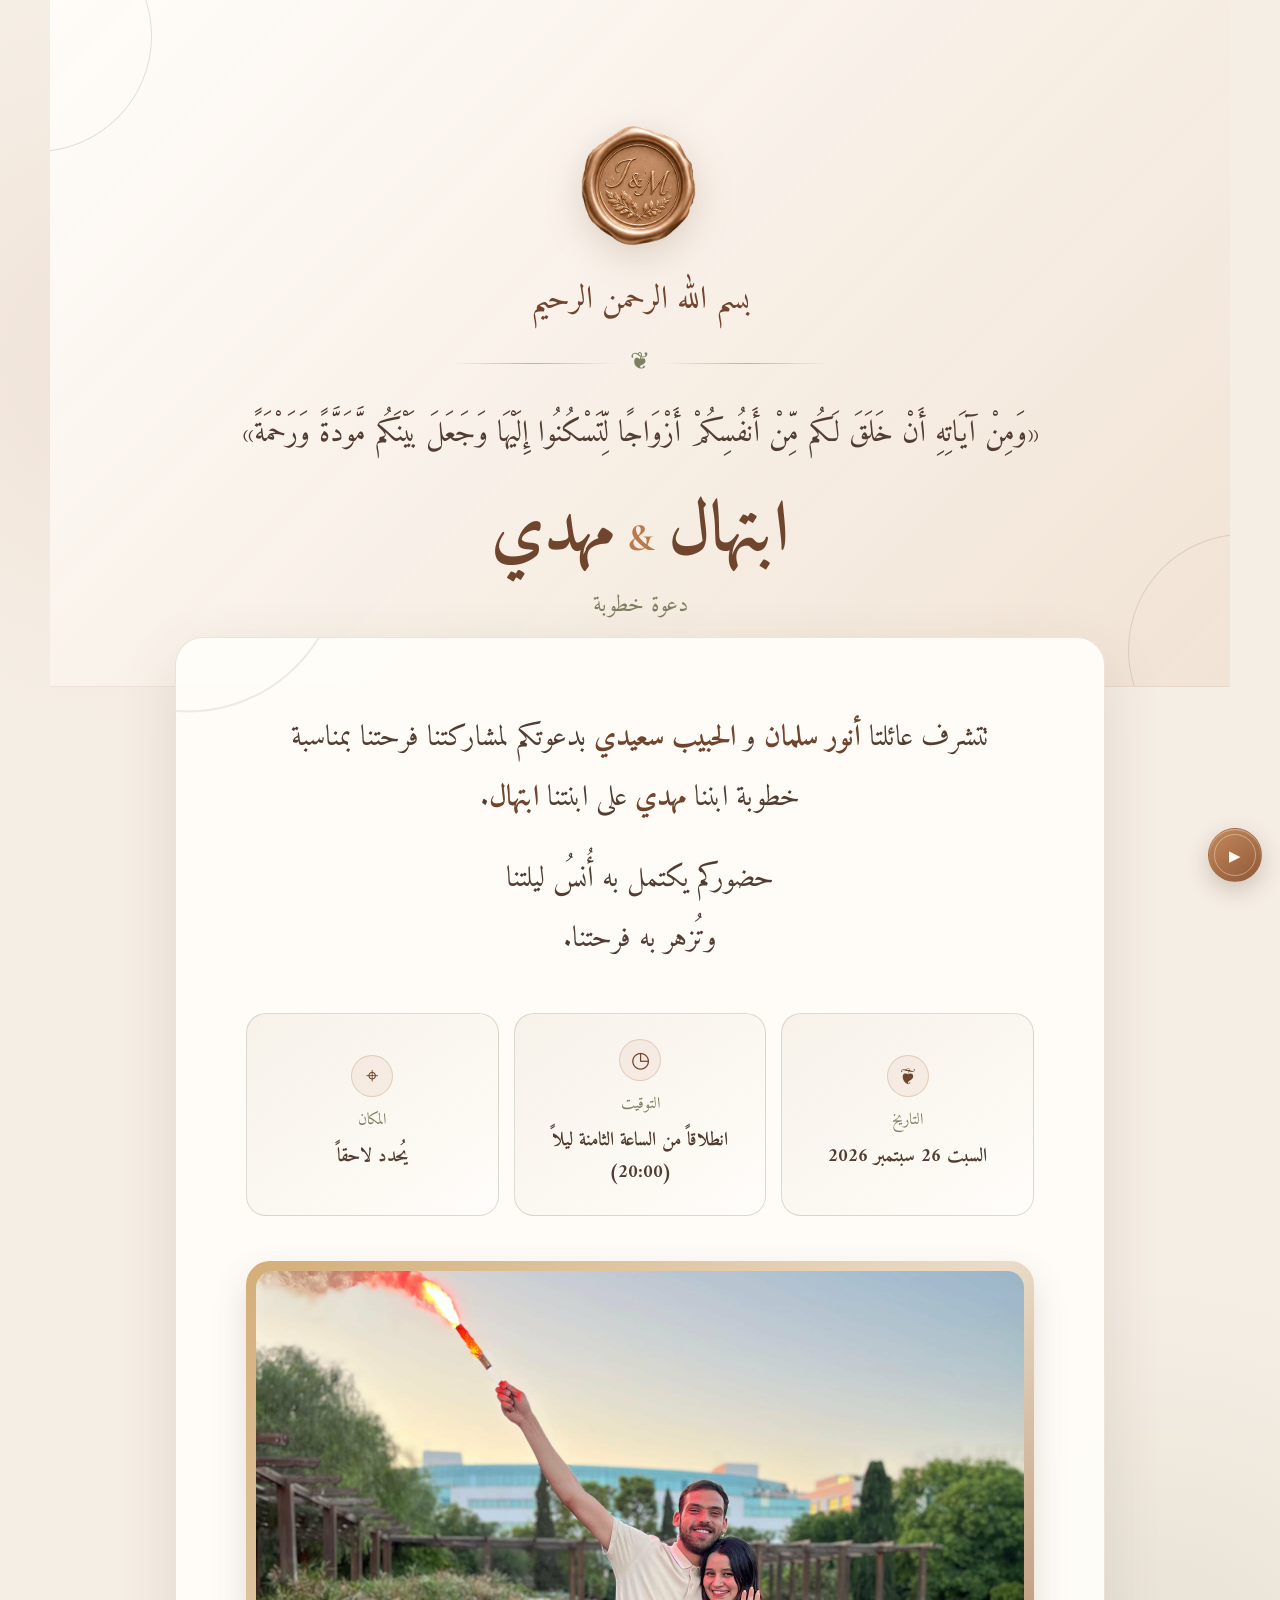
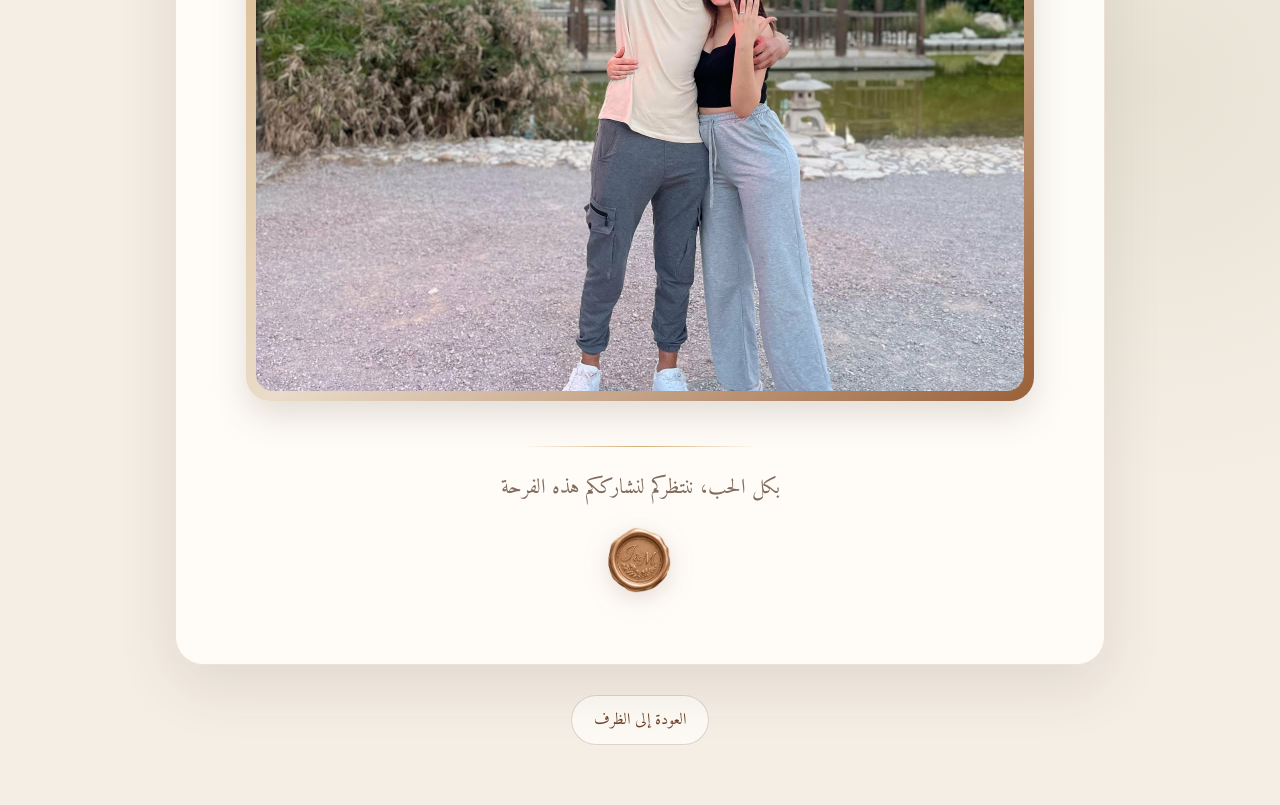
==== invitation.html @ 97f9182e "Update" ====
<!DOCTYPE html>
<html lang="ar" dir="rtl">
<head>
  <meta charset="UTF-8">
  <meta name="viewport" content="width=device-width, initial-scale=1.0, viewport-fit=cover">
  <meta name="theme-color" content="#f5eee5">
  <meta name="description" content="دعوة خطوبة ابتهال ومهدي">
  <title>ابتهال & مهدي | تفاصيل الدعوة</title>
  <link rel="preconnect" href="https://fonts.googleapis.com">
  <link rel="preconnect" href="https://fonts.gstatic.com" crossorigin>
  <link href="https://fonts.googleapis.com/css2?family=Amiri:wght@400;700&family=Cormorant+Garamond:wght@500;600;700&display=swap" rel="stylesheet">
  <link rel="stylesheet" href="styles.css">
</head>

<body class="invitation-page">

    <audio id="invitationMusic" preload="auto" loop>
      <source src="assets/song.mp3" type="audio/mpeg">
    </audio>

    <button
      class="music-toggle"
      id="musicToggle"
      type="button"
      aria-label="تشغيل الموسيقى"
      aria-pressed="false"
    >
      <span class="music-icon music-play">▶</span>
      <span class="music-icon music-pause">Ⅱ</span>
      <span class="music-ring"></span>
    </button>

  <div class="page-shell">

    <header class="hero">
      <div class="hero-decoration hero-decoration-left"></div>
      <div class="hero-decoration hero-decoration-right"></div>

      <div class="hero-monogram" aria-hidden="true">
        <img src="assets/stamp.png" alt="" class="stamp-image">
      </div>

      <p class="bismillah">بسم الله الرحمن الرحيم</p>

      <div class="ornament-line">
        <span></span><i>❦</i><span></span>
      </div>

      <p class="quran">
        «وَمِنْ آيَاتِهِ أَنْ خَلَقَ لَكُم مِّنْ أَنفُسِكُمْ أَزْوَاجًا
        لِّتَسْكُنُوا إِلَيْهَا وَجَعَلَ بَيْنَكُم مَّوَدَّةً وَرَحْمَةً»
      </p>

      <h1>
        <span data-config="bride">ابتهال</span>
        <small>&amp;</small>
        <span data-config="groom">مهدي</span>
      </h1>

      <p class="subtitle" data-i18n="subtitle">دعوة خطوبة</p>
    </header>

    <section class="invitation-card">
      <div class="card-floral card-floral-top"></div>

      <div class="invitation-copy">
        <p>
          تتشرف عائلتا
          <strong data-config="familyOne">أنور سلمان</strong>
          و
          <strong data-config="familyTwo">الحبيب سعيدي</strong>
          بدعوتكم لمشاركتنا فرحتنا بمناسبة خطوبة ابننا
          <strong data-config="groom">مهدي</strong>
          على ابنتنا
          <strong data-config="bride">ابتهال</strong>.
        </p>

        <p>
          حضوركم يكتمل به أُنسُ ليلتنا<br>
          وتُزهر به فرحتنا.
        </p>
      </div>

      <div class="details-grid">
        <article class="detail">
          <div class="detail-icon">❦</div>
          <span class="detail-label" data-i18n="dateLabel">التاريخ</span>
          <strong data-config="date">السبت 26 سبتمبر 2026</strong>
        </article>

        <article class="detail">
          <div class="detail-icon">◷</div>
          <span class="detail-label" data-i18n="timeLabel">التوقيت</span>
          <strong data-config="time">انطلاقاً من الساعة الثامنة ليلاً (20:00)</strong>
        </article>

        <article class="detail">
          <div class="detail-icon">⌖</div>
          <span class="detail-label" data-i18n="venueLabel">المكان</span>
          <strong data-config="venue">يُحدد لاحقاً</strong>
        </article>
      </div>

      <div class="photo-frame">
        <picture>
          <source media="(max-width: 768px)" srcset="assets/couple.jpg">
          <img src="assets/couple.jpg" alt="ابتهال و مهدي">
        </picture>
      </div>

      <div class="closing">
        <div class="closing-line"></div>
        <p data-i18n="closing">بكل الحب، ننتظركم لنشارككم هذه الفرحة</p>
        <div class="monogram-small" aria-hidden="true"><img src="assets/stamp.png" alt=""></div>
      </div>
    </section>

    <footer class="footer">
      <button class="back-button" id="backButton" type="button" data-i18n="backButton">العودة إلى الظرف</button>
    </footer>
  </div>

  <script src="script.js"></script>
</body>
</html>
---- styles.css ----
:root {
  --ivory: #f5eee5;
  --paper: #fbf7f0;
  --paper-deep: #eadcc9;
  --champagne: #d4ae78;
  --bronze: #9a6139;
  --bronze-dark: #70452d;
  --copper: #b9794c;
  --sage: #7d8062;
  --sage-light: #a9aa88;
  --blush: #e5c8b8;
  --ink: #513d31;
  --muted: #806b5c;
  --white: #fffdf9;
  --shadow: rgba(83, 57, 39, .18);
}

* { box-sizing: border-box; }

html {
  scroll-behavior: smooth;
  background: var(--ivory);
}

body {
  margin: 0;
  min-width: 320px;
  color: var(--ink);
  background: var(--ivory);
  font-family: "Amiri", serif;
}

button {
  font: inherit;
}

img {
  max-width: 100%;
}

.cover-page {
  overflow: hidden;
  background: #efe6da;
}

.cover-screen {
  position: relative;
  width: 100%;
  min-height: 100svh;
  display: grid;
  place-items: center;
  overflow: hidden;
  background: var(--ivory);
}

.cover-art,
.cover-art img {
  position: absolute;
  inset: 0;
  width: 100%;
  height: 100%;
}

.cover-art img {
  display: block;
  object-fit: cover;
  object-position: center;
}

.cover-overlay {
  position: absolute;
  inset: 0;
  background:
    linear-gradient(to bottom, rgba(54,35,22,.03) 40%, rgba(54,35,22,.12) 100%),
    radial-gradient(circle at center, transparent 45%, rgba(68,45,30,.08) 100%);
  pointer-events: none;
}

.cover-content {
  position: absolute;
  z-index: 5;
  left: 50%;
  bottom: clamp(26px, 7vh, 76px);
  transform: translateX(-50%);
  width: min(90%, 460px);
  display: flex;
  flex-direction: column;
  align-items: center;
  text-align: center;
}

.cover-mini-title {
  margin-bottom: 2px;
  color: var(--bronze-dark);
  font-size: clamp(17px, 2vw, 24px);
  text-shadow: 0 1px 5px rgba(255,255,255,.8);
}

.cover-names {
  color: var(--bronze-dark);
  font-family: "Amiri", serif;
  font-size: clamp(30px, 4vw, 48px);
  font-weight: 700;
  text-shadow: 0 1px 8px rgba(255,255,255,.9);
}

.cover-names b {
  margin: 0 8px;
  color: var(--copper);
  font-family: "Cormorant Garamond", serif;
}

.open-invitation {
  margin-top: 14px;
  width: min(270px, 78vw);
  min-height: 68px;
  padding: 10px 16px;
  border: 1px solid rgba(112,69,45,.22);
  border-radius: 18px;
  color: var(--bronze-dark);
  background: rgba(255,250,242,.94);
  box-shadow: 0 10px 28px var(--shadow);
  cursor: pointer;
  display: flex;
  flex-direction: column;
  align-items: center;
  justify-content: center;
  gap: 6px;
  transition: transform .2s ease, box-shadow .2s ease;
  touch-action: manipulation;
}

.open-invitation:hover {
  transform: translateY(-3px);
  box-shadow: 0 14px 32px rgba(83,57,39,.23);
}

.open-invitation:active {
  transform: scale(.97);
}

.button-seal {
  width: 30px;
  height: 30px;
  display: grid;
  place-items: center;
  border-radius: 50%;
  color: #fff8ef;
  background: var(--bronze-dark);
  font-size: 13px;
}

@media (max-width: 768px) {
  .cover-content {
    bottom: max(22px, env(safe-area-inset-bottom));
  }

  .cover-art img {
    object-position: center;
  }
}

@media (max-height: 600px) and (orientation: landscape) {
  .cover-content {
    bottom: 18px;
  }

  .cover-names {
    font-size: 30px;
  }

  .open-invitation {
    min-height: 55px;
    margin-top: 7px;
  }
}

/* ------------------------------
   INVITATION PAGE
------------------------------ */

.invitation-page {
  background:
    radial-gradient(circle at 10% 15%, rgba(229,200,184,.30), transparent 22rem),
    radial-gradient(circle at 90% 70%, rgba(169,170,136,.18), transparent 25rem),
    var(--ivory);
}

.page-shell {
  width: min(100%, 1180px);
  margin: auto;
  padding-bottom: 60px;
}

.hero {
  position: relative;
  min-height: 72svh;
  padding: clamp(70px, 9vw, 120px) 24px 60px;
  display: flex;
  flex-direction: column;
  align-items: center;
  justify-content: center;
  text-align: center;
  overflow: hidden;
  background:
    linear-gradient(135deg, rgba(255,253,249,.92), rgba(239,225,210,.88)),
    var(--paper);
  border-bottom: 1px solid rgba(154,97,57,.16);
}

.hero::before,
.hero::after {
  content: "";
  position: absolute;
  width: 230px;
  height: 230px;
  border: 1px solid rgba(125,128,98,.22);
  border-radius: 50%;
  transform: rotate(45deg);
}

.hero::before { left: -130px; top: -80px; }
.hero::after { right: -130px; bottom: -80px; }

.hero-monogram {
  width: 132px;
  height: 132px;
  margin-bottom: 25px;
  display: grid;
  place-items: center;
  background: transparent;
  border: 0;
  filter: drop-shadow(0 10px 18px rgba(112,69,45,.20));
}

.stamp-image {
  display: block;
  width: 100%;
  height: 100%;
  object-fit: contain;
}

.bismillah {
  margin: 0 0 14px;
  font-size: clamp(22px, 3vw, 32px);
  color: var(--bronze-dark);
}

.ornament-line {
  width: min(380px, 70%);
  display: flex;
  align-items: center;
  gap: 12px;
  color: var(--sage);
  margin-bottom: 20px;
}

.ornament-line span {
  flex: 1;
  height: 1px;
  background: linear-gradient(to left, transparent, var(--champagne), transparent);
}

.ornament-line i {
  font-style: normal;
  font-size: 24px;
}

.quran {
  max-width: 820px;
  margin: 0 auto 22px;
  font-size: clamp(20px, 2.5vw, 30px);
  line-height: 2;
  color: var(--ink);
}

.hero h1 {
  margin: 8px 0 0;
  display: flex;
  gap: 13px;
  align-items: baseline;
  justify-content: center;
  font-size: clamp(38px, 6vw, 70px);
  line-height: 1.1;
  color: var(--bronze-dark);
}

.hero h1 small {
  color: var(--copper);
  font-family: "Cormorant Garamond", serif;
  font-size: .55em;
  direction: ltr;
}

.subtitle {
  margin: 14px 0 0;
  color: var(--sage);
  font-size: clamp(17px, 2vw, 23px);
}

.invitation-card {
  position: relative;
  width: min(calc(100% - 28px), 930px);
  margin: -50px auto 0;
  padding: clamp(30px, 6vw, 70px);
  background: rgba(255,253,249,.94);
  border: 1px solid rgba(154,97,57,.17);
  border-radius: 28px;
  box-shadow: 0 20px 60px rgba(83,57,39,.12);
  overflow: hidden;
}

.card-floral {
  position: absolute;
  width: 220px;
  height: 220px;
  opacity: .15;
  border: 2px solid var(--sage);
  border-radius: 70% 30% 70% 30%;
  pointer-events: none;
}

.card-floral-top {
  top: -130px;
  left: -80px;
  transform: rotate(28deg);
}

.invitation-copy {
  position: relative;
  z-index: 2;
  max-width: 760px;
  margin: auto;
  text-align: center;
  font-size: clamp(20px, 2.5vw, 29px);
  line-height: 2.05;
}

.invitation-copy p {
  margin: 0 0 22px;
}

.invitation-copy strong {
  color: var(--bronze-dark);
  font-weight: 700;
}

.details-grid {
  position: relative;
  z-index: 2;
  display: grid;
  grid-template-columns: repeat(3, 1fr);
  gap: 15px;
  margin: 45px 0;
}

.detail {
  min-height: 170px;
  padding: 25px 18px;
  border: 1px solid rgba(125,128,98,.25);
  border-radius: 20px;
  background: linear-gradient(145deg, rgba(245,238,229,.8), rgba(255,253,249,.9));
  display: flex;
  flex-direction: column;
  align-items: center;
  justify-content: center;
  text-align: center;
}

.detail-icon {
  width: 42px;
  height: 42px;
  display: grid;
  place-items: center;
  margin-bottom: 9px;
  border-radius: 50%;
  color: var(--bronze-dark);
  border: 1px solid rgba(154,97,57,.24);
  background: rgba(229,200,184,.24);
  font-family: "Cormorant Garamond", serif;
  font-size: 22px;
}

.detail-label {
  color: var(--sage);
  font-size: 16px;
  margin-bottom: 7px;
}

.detail strong {
  color: var(--ink);
  font-size: 19px;
  line-height: 1.7;
}

.photo-frame {
  position: relative;
  z-index: 2;
  margin-top: 40px;
  border-radius: 24px;
  padding: 10px;
  background: linear-gradient(135deg, var(--champagne), var(--paper-deep), var(--bronze));
  box-shadow: 0 15px 35px rgba(83,57,39,.16);
}

.photo-frame img {
  display: block;
  width: 100%;
  max-height: 720px;
  object-fit: cover;
  border-radius: 17px;
}

.closing {
  position: relative;
  z-index: 2;
  text-align: center;
  padding-top: 45px;
}

.closing-line {
  width: min(240px, 55%);
  height: 1px;
  margin: auto;
  background: linear-gradient(to right, transparent, var(--champagne), transparent);
}

.closing p {
  color: var(--muted);
  font-size: 21px;
  margin: 22px 0 16px;
}

.monogram-small {
  width: 72px;
  height: 72px;
  margin: auto;
  display: grid;
  place-items: center;
  background: transparent;
  filter: drop-shadow(0 6px 12px rgba(112,69,45,.18));
}

.monogram-small img {
  width: 100%;
  height: 100%;
  object-fit: contain;
}

.footer {
  display: flex;
  justify-content: center;
  padding: 30px 16px 0;
}

.back-button {
  border: 1px solid rgba(112,69,45,.22);
  border-radius: 999px;
  padding: 10px 22px;
  color: var(--bronze-dark);
  background: rgba(255,253,249,.8);
  cursor: pointer;
}

@media (max-width: 768px) {
  .hero {
    min-height: 60svh;
    padding: 60px 18px 85px;
  }

  .quran {
    line-height: 1.9;
  }

  .invitation-card {
    width: calc(100% - 20px);
    margin-top: -35px;
    padding: 30px 18px 45px;
    border-radius: 22px;
  }

  .details-grid {
    grid-template-columns: 1fr;
    margin: 32px 0;
  }

  .detail {
    min-height: 135px;
  }

  .photo-frame img {
    max-height: none;
  }

  .invitation-copy {
    font-size: 20px;
  }
}

@media (prefers-reduced-motion: reduce) {
  html { scroll-behavior: auto; }
  * { transition-duration: .01ms !important; animation-duration: .01ms !important; }
}

/* ------------------------------
   FLOATING MUSIC CONTROL
------------------------------ */

.music-toggle {
  position: fixed;
  z-index: 100;
  right: max(18px, env(safe-area-inset-right));
  bottom: max(18px, env(safe-area-inset-bottom));
  width: 54px;
  height: 54px;
  padding: 0;
  border: 1px solid rgba(154,97,57,.28);
  border-radius: 50%;
  color: #fffaf3;
  background: linear-gradient(145deg, #c48a5c, #8f5938);
  box-shadow:
    0 8px 22px rgba(83,57,39,.24),
    inset 0 1px 1px rgba(255,255,255,.42);
  display: grid;
  place-items: center;
  cursor: pointer;
  touch-action: manipulation;
  transition: transform .2s ease, box-shadow .2s ease;
}

.music-toggle:hover {
  transform: translateY(-2px) rotate(2deg);
  box-shadow: 0 11px 28px rgba(83,57,39,.28);
}

.music-toggle:active {
  transform: scale(.93);
}

.music-icon {
  position: absolute;
  z-index: 2;
  font-family: Arial, sans-serif;
  font-size: 15px;
  line-height: 1;
}

.music-pause {
  display: none;
  font-size: 18px;
  letter-spacing: -2px;
}

.music-toggle.playing .music-play {
  display: none;
}

.music-toggle.playing .music-pause {
  display: block;
}

.music-ring {
  position: absolute;
  inset: 5px;
  border: 1px solid rgba(255,239,218,.42);
  border-radius: 50%;
}

.music-toggle.playing .music-ring {
  animation: musicPulse 1.7s ease-in-out infinite;
}

@keyframes musicPulse {
  0%, 100% { transform: scale(1); opacity: .75; }
  50% { transform: scale(1.08); opacity: 1; }
}

@media (max-width: 768px) {
  .hero-monogram {
    width: 112px;
    height: 112px;
  }

  .music-toggle {
    width: 50px;
    height: 50px;
  }
}

@media (prefers-reduced-motion: reduce) {
  .music-toggle.playing .music-ring {
    animation: none;
  }
}
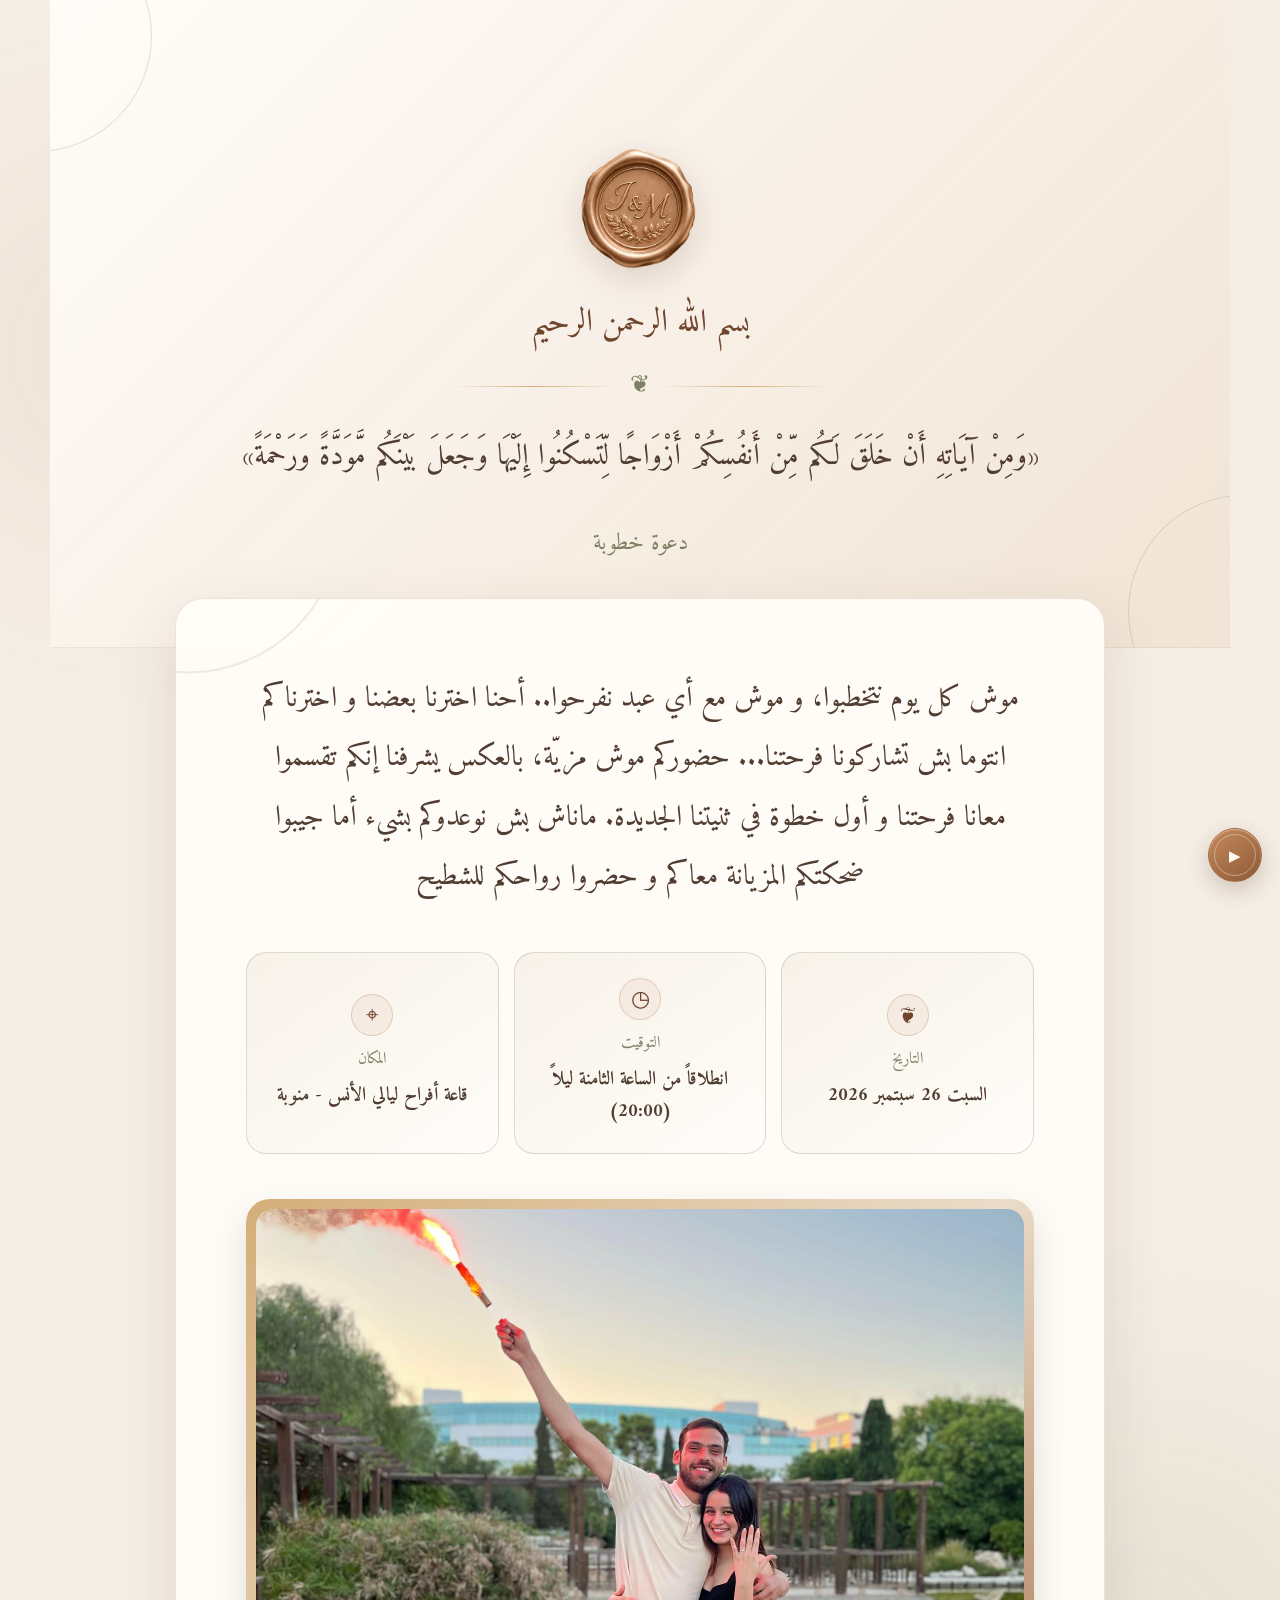
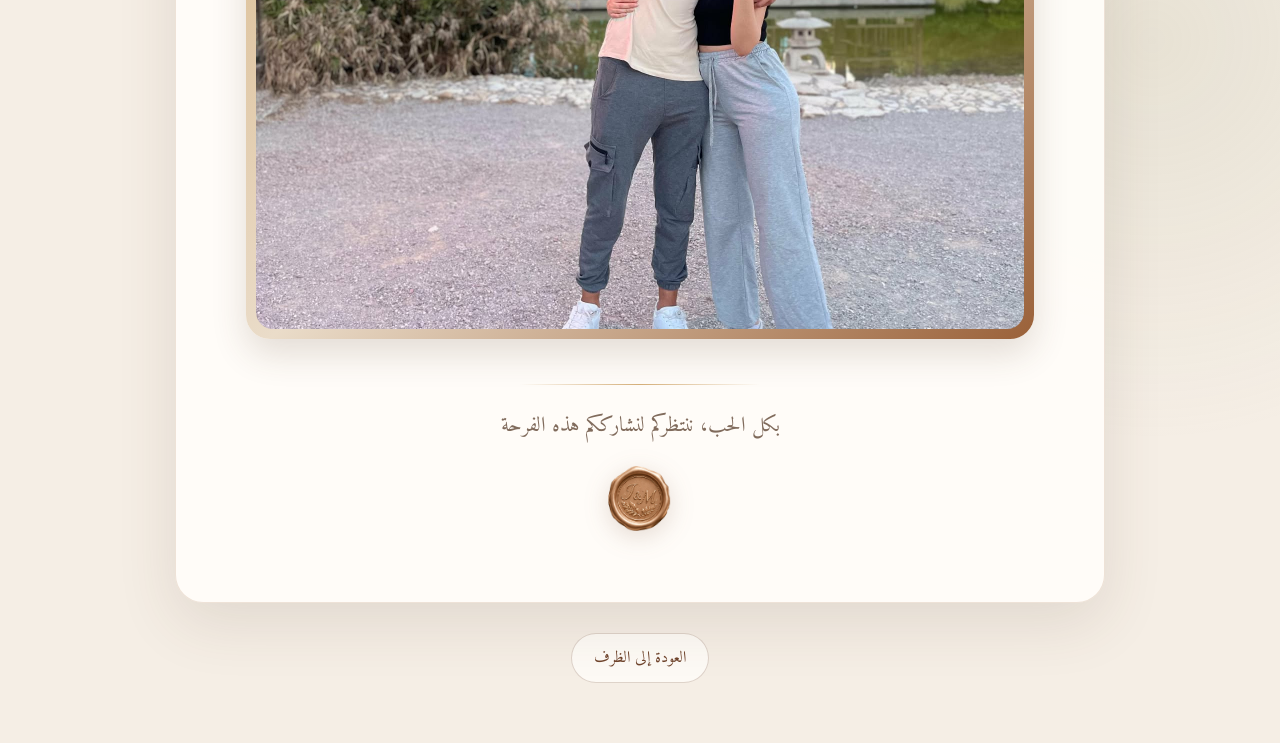
==== commit d01d29f8: "Last Update" ====
--- a/invitation.html
+++ b/invitation.html
@@ -51,12 +51,6 @@
         لِّتَسْكُنُوا إِلَيْهَا وَجَعَلَ بَيْنَكُم مَّوَدَّةً وَرَحْمَةً»
       </p>
 
-      <h1>
-        <span data-config="bride">ابتهال</span>
-        <small>&amp;</small>
-        <span data-config="groom">مهدي</span>
-      </h1>
-
       <p class="subtitle" data-i18n="subtitle">دعوة خطوبة</p>
     </header>
 
@@ -65,19 +59,9 @@
 
       <div class="invitation-copy">
         <p>
-          تتشرف عائلتا
-          <strong data-config="familyOne">أنور سلمان</strong>
-          و
-          <strong data-config="familyTwo">الحبيب سعيدي</strong>
-          بدعوتكم لمشاركتنا فرحتنا بمناسبة خطوبة ابننا
-          <strong data-config="groom">مهدي</strong>
-          على ابنتنا
-          <strong data-config="bride">ابتهال</strong>.
-        </p>
-
-        <p>
-          حضوركم يكتمل به أُنسُ ليلتنا<br>
-          وتُزهر به فرحتنا.
+        موش كل يوم نتخطبوا، و موش مع أي عبد نفرحوا..
+أحنا اخترنا بعضنا و اخترناكم انتوما بش تشاركونا فرحتنا... حضوركم موش مزيّة، بالعكس يشرفنا إنكم تقسموا معانا فرحتنا و أول خطوة في ثنيتنا الجديدة.
+ماناش بش نوعدوكم بشيء أما جيبوا ضحكتكم المزيانة معاكم و حضروا رواحكم للشطيح
         </p>
       </div>
 
@@ -97,7 +81,7 @@
         <article class="detail">
           <div class="detail-icon">⌖</div>
           <span class="detail-label" data-i18n="venueLabel">المكان</span>
-          <strong data-config="venue">يُحدد لاحقاً</strong>
+          <strong data-config="venue">قاعة أفراح ليالي الأنس _ منوبة</strong>
         </article>
       </div>
 
